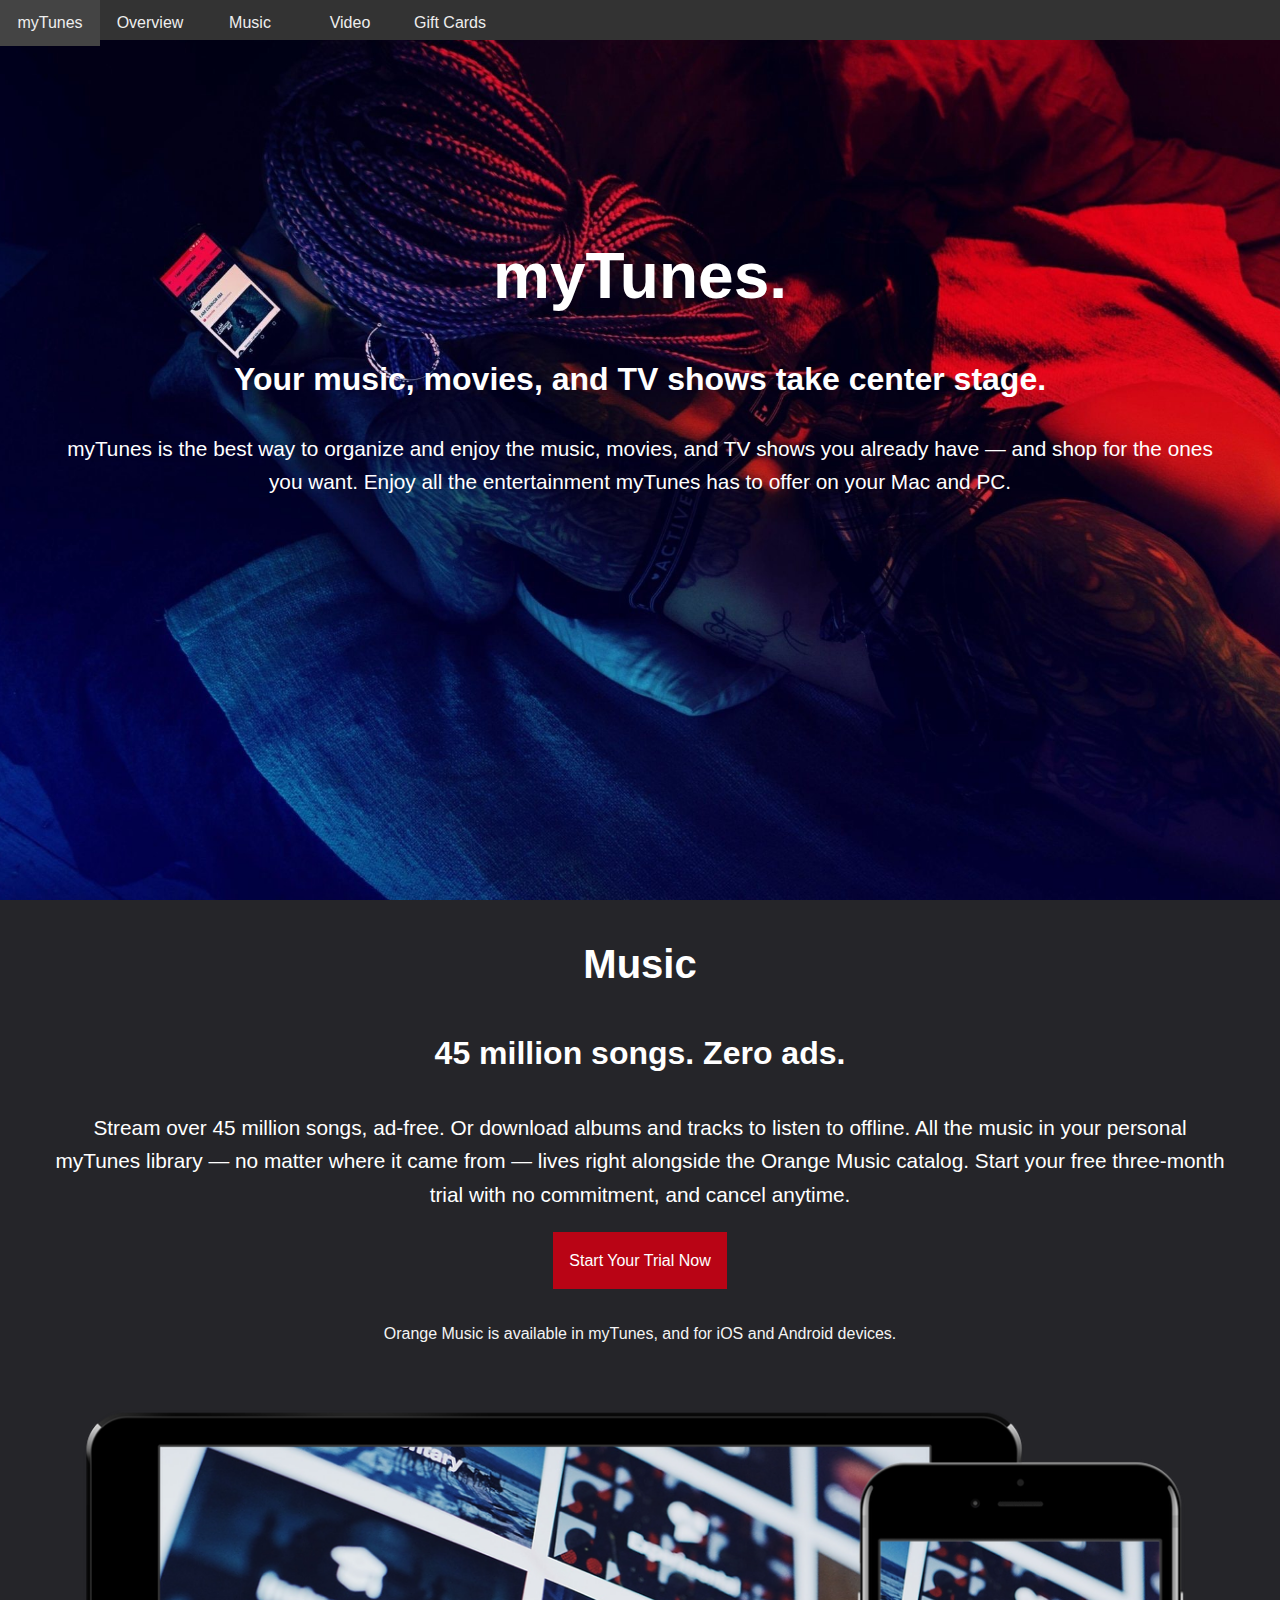
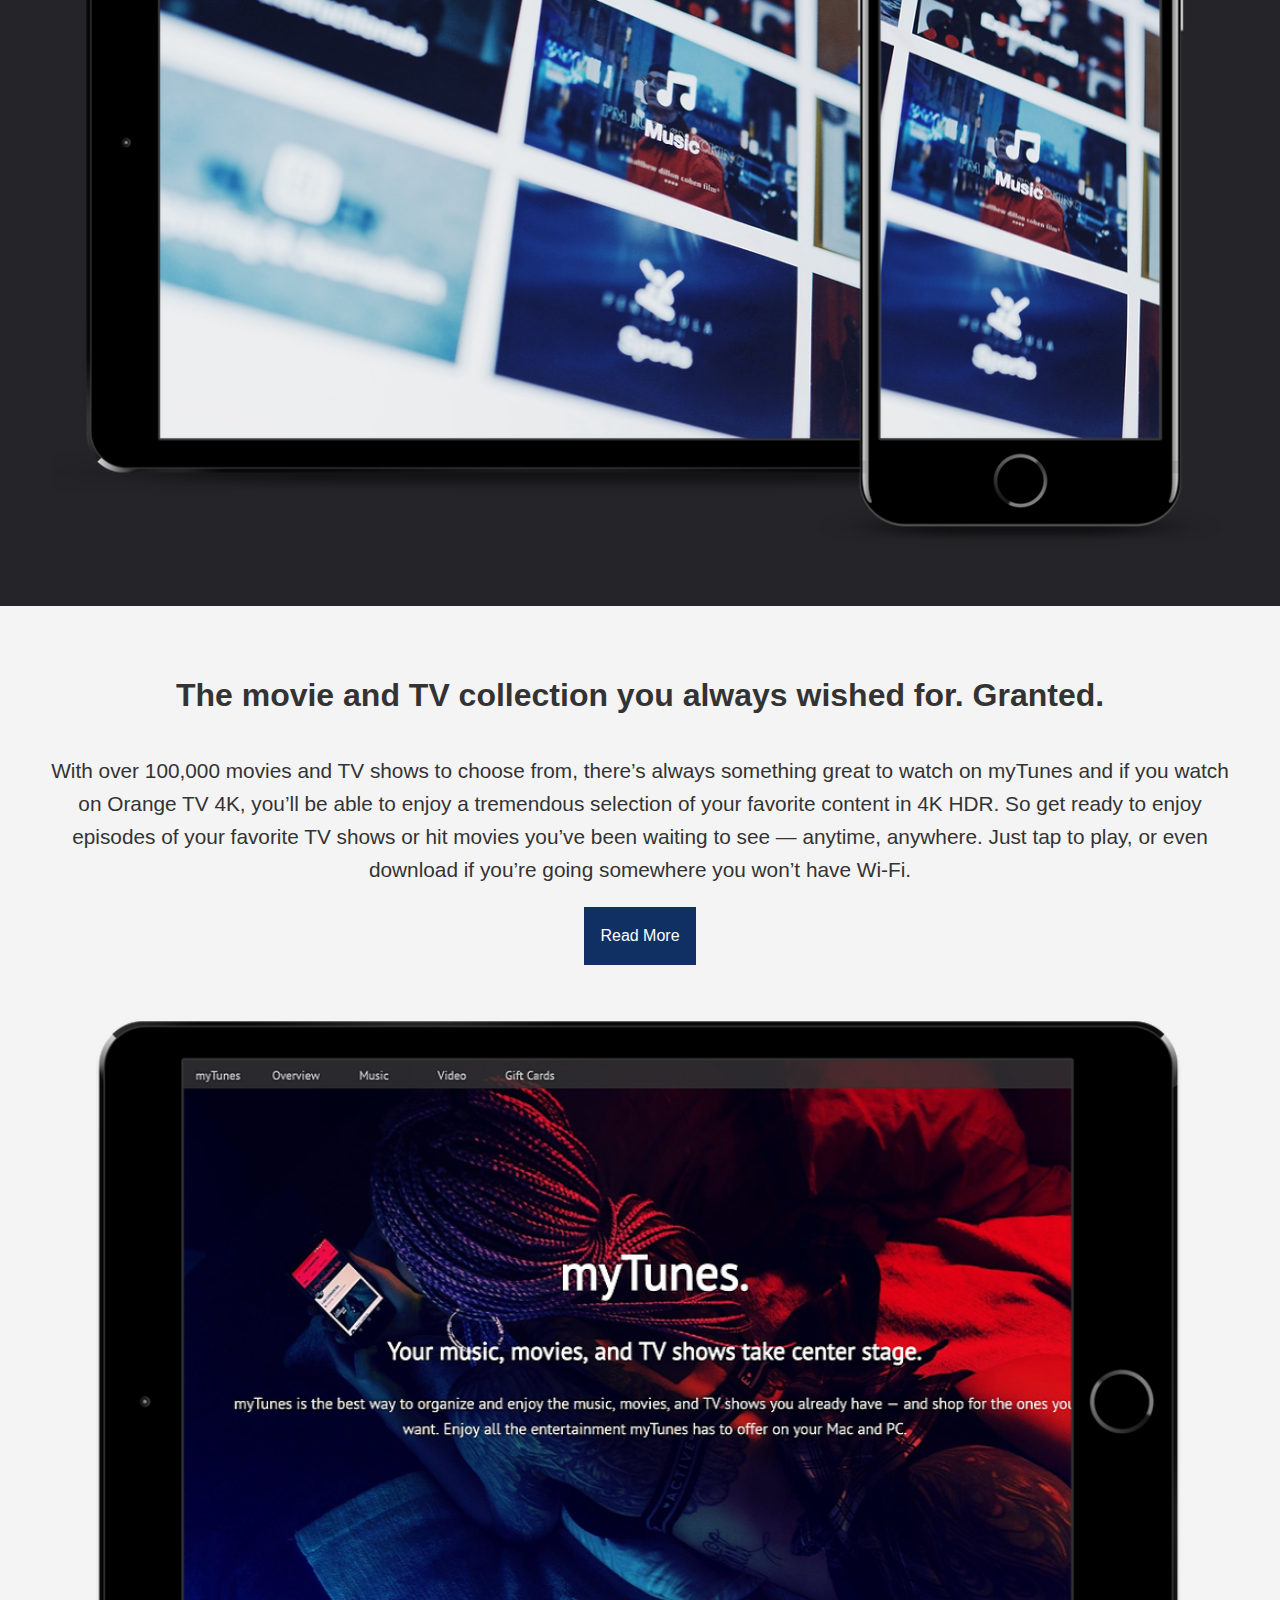
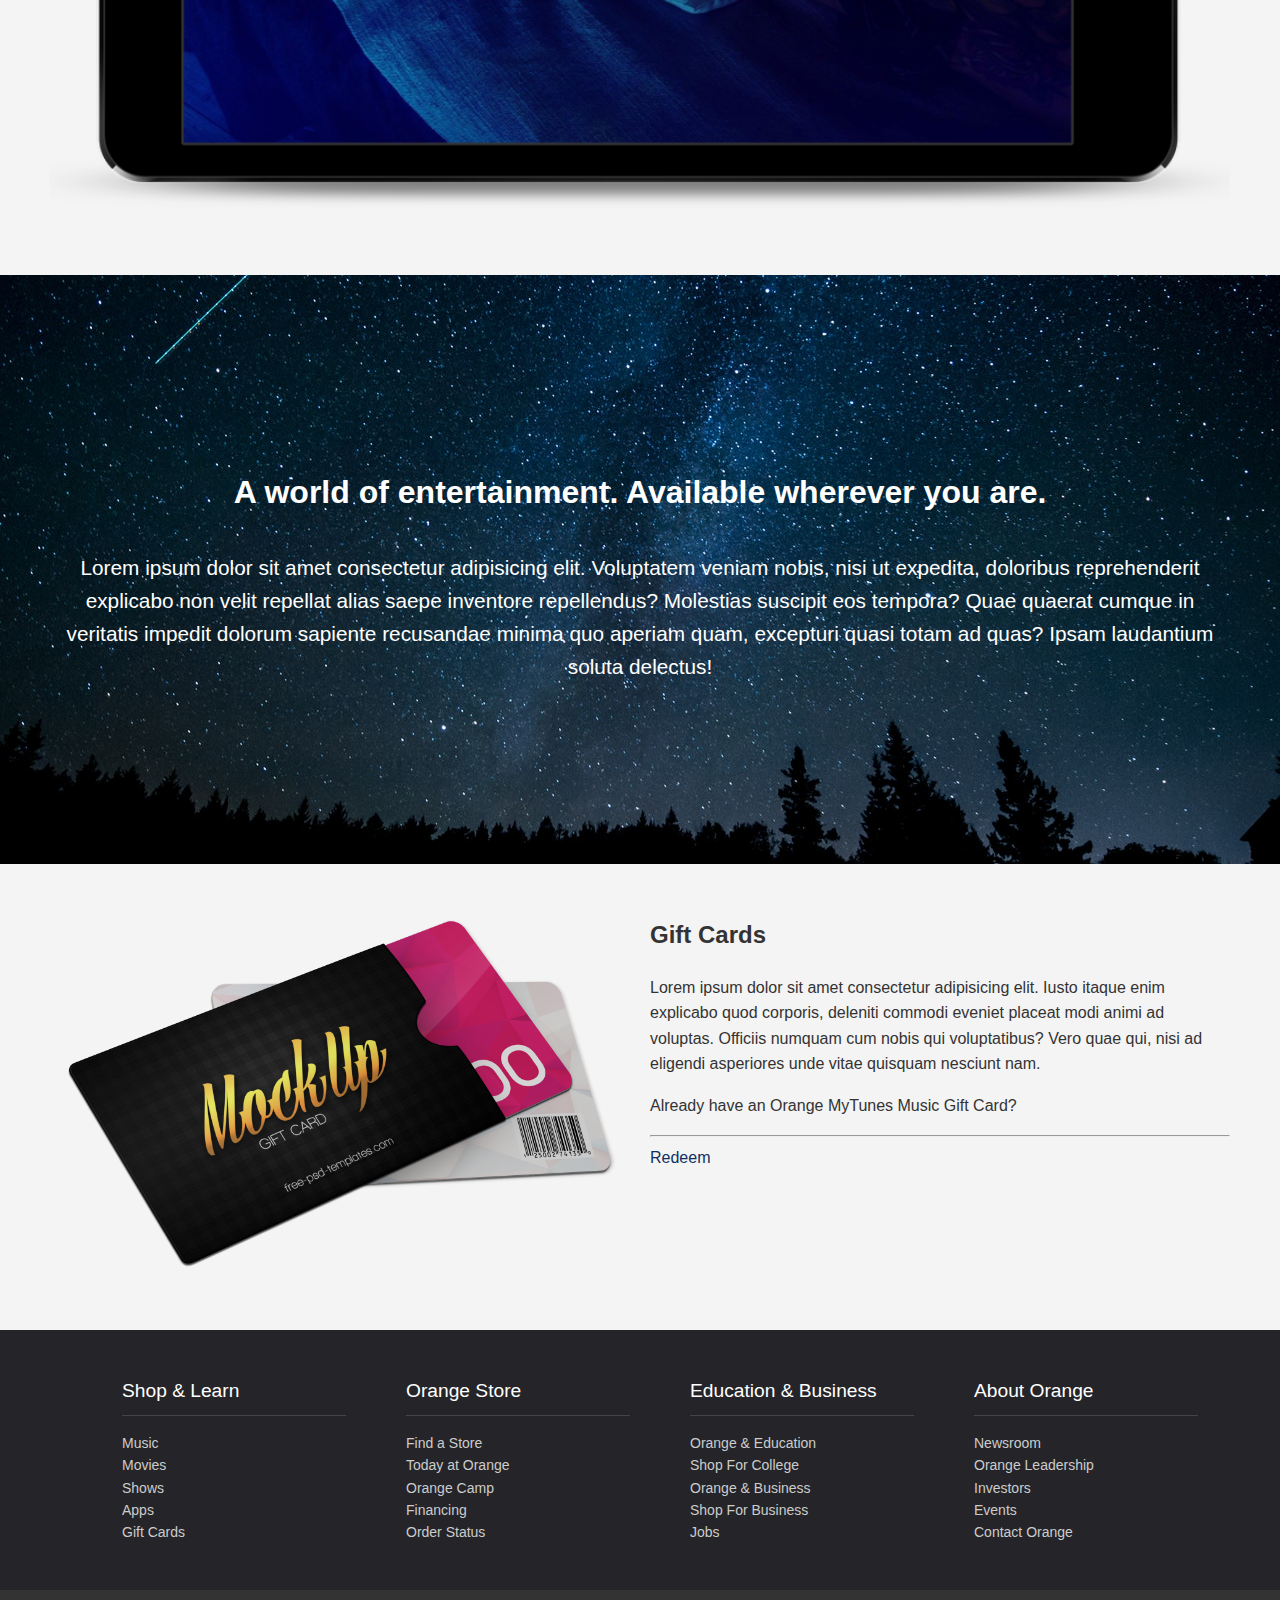
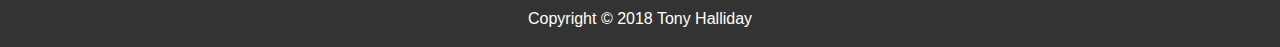
==== product-landing-v2/index.html @ 4cff69e7 "lading v2 finished" ====
<!DOCTYPE html>
<html lang="en">

<head>
    <meta charset="UTF-8">
    <meta name="viewport" content="width=device-width, initial-scale=1.0">
    <meta http-equiv="X-UA-Compatible" content="ie=edge">
    <link rel="shortcut icon" type="image/x-icon" href="img/logo.png" />
    <link rel="stylesheet" href="https://use.fontawesome.com/releases/v5.2.0/css/all.css" integrity="sha384-hWVjflwFxL6sNzntih27bfxkr27PmbbK/iSvJ+a4+0owXq79v+lsFkW54bOGbiDQ"
        crossorigin="anonymous">
    <link rel="stylesheet" href="css/style.css">
    <title>Welcome</title>
</head>

<body>

    <!-- showcase nav -->
    <div id="showcase">
        <header>
            <nav class='cf'>
                <ul class='cf'>
                    <li class="hide-on-small">
                        <a href='#'>myTunes</a>
                    </li>
                    <li>
                        <a href='#showcase'>Overview</a>
                    </li>
                    <li>
                        <a href='#music'>Music</a>
                    </li>
                    <li>
                        <a href='#video'>Video</a>
                    </li>
                    <li>
                        <a href='#gift-cards'>Gift Cards</a>
                    </li>
                </ul>
                <a href='#' id='openup'>myTunes</a>
            </nav>
        </header>
        <div class="section-main container">
            <h1>myTunes.</h1>
            <h2>Your music, movies, and TV shows take center stage. </h2>
            <p class="lead hide-on-small">myTunes is the best way to organize and enjoy the music, movies, and TV shows you
                already have — and shop for the ones you want. Enjoy all the entertainment myTunes has to offer on your Mac
                and PC.
            </p>
        </div>
    </div>
    <!-- music section -->
    <section id="music" class="section">
        <div class="container">
            <h2 class="section-head">
                <i class="fas fa-music"></i> Music
            </h2>
            <h3>45 million songs. Zero ads.
            </h3>
            <p class="lead">Stream over 45 million songs, ad-free. Or download albums and tracks to listen to offline. All
                the music in your personal myTunes library — no matter where it came from — lives right alongside the Orange
                Music catalog. Start your free three-month trial with no commitment, and cancel anytime.

            </p>
            <a href="#" class="btn btn-primary mb">Start Your Trial Now</a>
            <p class="text-light">Orange Music is available in myTunes, and for iOS and Android devices.

            </p>
            <img src="img/mockup1.png" alt="">
        </div>
    </section>
    <!-- video section -->
    <section id="video" class="section bg-light">
        <div class="container">
            <h3>The movie and TV collection you always wished for. Granted.
            </h3>
            <p class="lead">With over 100,000 movies and TV shows to choose from, there’s always something great to watch
                on myTunes and if you watch on Orange TV 4K, you’ll be able to enjoy a tremendous selection of your favorite
                content in 4K HDR. So get ready to enjoy episodes of your favorite TV shows or hit movies you’ve been waiting
                to see — anytime, anywhere. Just tap to play, or even download if you’re going somewhere you won’t have Wi-Fi.

            </p>
            <a href="#" class="btn btn-secondary">Read More</a>
            <img src="img/mockup2.png" alt="">
        </div>
    </section>
    <!-- entertainment section -->
    <section id="entertainment" class="section">
        <div class="container">
            <h3>A world of entertainment. Available wherever you are.
            </h3>
            <p class="lead">Lorem ipsum dolor sit amet consectetur adipisicing elit. Voluptatem veniam nobis, nisi ut expedita,
                doloribus reprehenderit explicabo non velit repellat alias saepe inventore repellendus? Molestias suscipit
                eos tempora? Quae quaerat cumque in veritatis impedit dolorum sapiente recusandae minima quo aperiam quam,
                excepturi quasi totam ad quas? Ipsam laudantium soluta delectus!

            </p>
        </div>
    </section>
    <!-- giftcard section -->
    <section id="gift-cards" class="section bg-light">
        <div class="container">
            <div class="gift-cards">
                <div><img src="img/cards.png" alt=""></div>
                <div>
                    <h2>Gift Cards </h2>
                    <p>Lorem ipsum dolor sit amet consectetur adipisicing elit. Iusto itaque enim explicabo quod corporis,
                        deleniti commodi eveniet placeat modi animi ad voluptas. Officiis numquam cum nobis qui voluptatibus?
                        Vero quae qui, nisi ad eligendi asperiores unde vitae quisquam nesciunt nam.</p>
                    <p>Already have an Orange MyTunes Music Gift Card?

                    </p>
                    <hr>
                    <a href="#" class="text-secondary"><i class="fas fa-chevron-right"></i> Redeem</a>
                </div>
            </div>
        </div>
    </section>
    <!-- footer -->
    <footer>
        <div class="container">
            <div class="footer-cols">
                <ul>
                    <li>Shop & Learn</li>
                    <li>
                        <a href="#">Music</a>
                    </li>
                    <li>
                        <a href="#">Movies</a>
                    </li>
                    <li>
                        <a href="#">Shows</a>
                    </li>
                    <li>
                        <a href="#">Apps</a>
                    </li>
                    <li>
                        <a href="#">Gift Cards</a>
                    </li>
                </ul>

                <ul>
                    <li>Orange Store</li>
                    <li>
                        <a href="#">Find a Store</a>
                    </li>
                    <li>
                        <a href="#">Today at Orange</a>
                    </li>
                    <li>
                        <a href="#">Orange Camp</a>
                    </li>
                    <li>
                        <a href="#">Financing</a>
                    </li>
                    <li>
                        <a href="#">Order Status</a>
                    </li>
                </ul>

                <ul>
                    <li>Education & Business</li>
                    <li>
                        <a href="#">Orange & Education</a>
                    </li>
                    <li>
                        <a href="#">Shop For College</a>
                    </li>
                    <li>
                        <a href="#">Orange & Business</a>
                    </li>
                    <li>
                        <a href="#">Shop For Business</a>
                    </li>
                    <li>
                        <a href="#">Jobs</a>
                    </li>
                </ul>

                <ul>
                    <li>About Orange</li>
                    <li>
                        <a href="#">Newsroom</a>
                    </li>
                    <li>
                        <a href="#">Orange Leadership</a>
                    </li>
                    <li>
                        <a href="#">Investors</a>
                    </li>
                    <li>
                        <a href="#">Events</a>
                    </li>
                    <li>
                        <a href="#">Contact Orange</a>
                    </li>
                </ul>

            </div>
        </div>
        <div class="footer-bottom text-center">
            Copyright &copy; 2018 Tony Halliday
        </div>
    </footer>
    <script src="https://code.jquery.com/jquery-3.3.1.min.js" integrity="sha256-FgpCb/KJQlLNfOu91ta32o/NMZxltwRo8QtmkMRdAu8="
        crossorigin="anonymous"></script>
    <script src="js/main.js"></script>
</body>

</html>
---- product-landing-v2/css/style.css ----
@import url("https://fonts.googleapis.com/css?family=PT+Sans");

/* css variables */
:root {
  --primary-color: #b90415;
  --primary-color-hover: #d3071b;
  --secondary-color: #103063;
  --secondary-color-hover: #143f85;
  --light-color: #f4f4f4;
}

body {
  font-family: "PT Sans ", sans-serif;
  background-color: #252529;
  margin: 0;
  color: #fff;
  line-height: 1.6;
}
img {
  width: 100%;
}
a {
  text-decoration: none;
  color: #ccc;
}
/* section */
.section {
  padding: 2rem 0;
}
.section-head {
  font-size: 2.5rem;
  margin: 0;
}
.section h3 {
  font-size: 2rem;
}

/* showcase */
#showcase {
  margin: 0;
  padding: 0;
  background: url("../img/showcase.jpg") no-repeat center/cover;
  width: 100%;
  height: 100vh;
  position: relative;
  overflow-y: hidden;
}
#showcase .container {
  margin-top: 25vh;
}
#showcase h1 {
  font-size: 4rem;
  margin-bottom: 0;
}
#showcase h2 {
  font-size: 2rem;
}
/* entertainment */
section#entertainment {
  background: url(../img/section-bg.jpg) no-repeat bottom/cover;
  padding: 10rem 0;
}
/* giftcards */
.gift-cards {
  display: grid;
  grid-gap: 20px;
  grid-template-columns: 1fr 1fr;
  text-align: left;
}
/* footer */
footer .footer-cols {
  display: grid;
  grid-gap: 20px;
  grid-template-columns: repeat(4, 1fr);
  padding: 2rem;
  text-align: left;
  font-size: 14px;
}
footer .footer-cols ul {
  list-style: none;
}
footer .footer-cols ul li:first-child {
  font-size: 1.2rem;
  padding-bottom: 0.5rem;
  border-bottom: #444 solid 1px;
  margin-bottom: 1rem;
}
footer .footer-bottom {
  background: #333;
  padding: 1rem;
}
/***** utility classes *****/
.text-center {
  text-align: center;
}
.container {
  max-width: 1180px;
  text-align: center;
  margin: 0 auto;
  padding: 0 3rem;
}
.lead {
  font-size: 1.3rem;
}
/* btn */
.btn {
  padding: 1rem;
  color: #fff;
  display: inline-block;
}
.btn-primary {
  background-color: var(--primary-color);
}
.btn-primary:hover {
  background-color: var(--primary-color-hover);
}
.btn-secondary {
  background-color: var(--secondary-color);
}
.btn-secondary:hover {
  background-color: var(--secondary-color-hover);
}
/* txt */
.text-primary {
  color: var(--primary-color);
}
.text-secondary {
  color: var(--secondary-color);
}
.text-light {
  color: var(--light-color);
}
.bg-light {
  background-color: var(--light-color);
  color: #333;
}
.mb {
  margin-bottom: 1rem;
}
.mt {
  margin-top: 1rem;
}
/* nav styling */
nav {
  height: 40px;
  width: 100%;
  background-color: #333;
  color: #eee;
  position: fixed;
}
nav ul {
  padding: 0;
  margin: 0;
}
nav li {
  display: inline;
  float: left;
}
nav a {
  display: inline-block;
  width: 100px;
  text-align: center;
  text-decoration: none;
  padding: 10px 0;
  color: #eee;
  text-decoration: none;
}
nav li:hover {
  background-color: #444;
}
nav a#openup {
  display: none;
}

@media screen and (max-width: 580px) {
  .hide-on-small {
    display: none;
  }
  #showcase {
    height: 50vh;
  }
  #showcase .container {
    margin-top: 15vh;
  }
  #showcase h1 {
    font-size: 3rem;
  }
  #showcase h2 {
    font-size: 1.5rem;
  }

  nav {
    height: auto;
    border-bottom: 0;
  }
  nav ul {
    display: none;
    height: auto;
  }
  nav li {
    width: 100%;
    float: left;
    position: relative;
  }
  nav a {
    text-align: left;
    width: 100%;
    text-indent: 25px;
    background: #333;
    border-bottom: 1px solid #555;
  }
  nav a:hover {
    background: #444;
  }
  nav a#openup:after {
    content: "|||";
    transform: rotate(-90deg);
    -ms-transform: rotate(-90deg);
    /* IE 9 */
    -webkit-transform: rotate(-90deg);
    /* Safari and Chrome */
    width: 30px;
    height: 30px;
    display: inline-block;
    position: absolute;
    right: 5px;
    top: 20px;
  }
  nav a#openup {
    display: block;
    background-color: #333;
    width: 100%;
    position: relative;
  }
}
.cf:before,
.cf:after {
  content: "";
  display: table;
}

.cf:after {
  clear: both;
}

.cf {
  zoom: 1;
}

@media screen and (max-width: 780px) {
  .gift-cards {
    grid-template-columns: 1fr;
  }
  footer .footer-cols {
    display: none;
  }
}
@media screen and (max-height: 580px) {
  #showcase p.lead {
    display: none;
  }
}

/* For IE 6/7 (trigger hasLayout) */
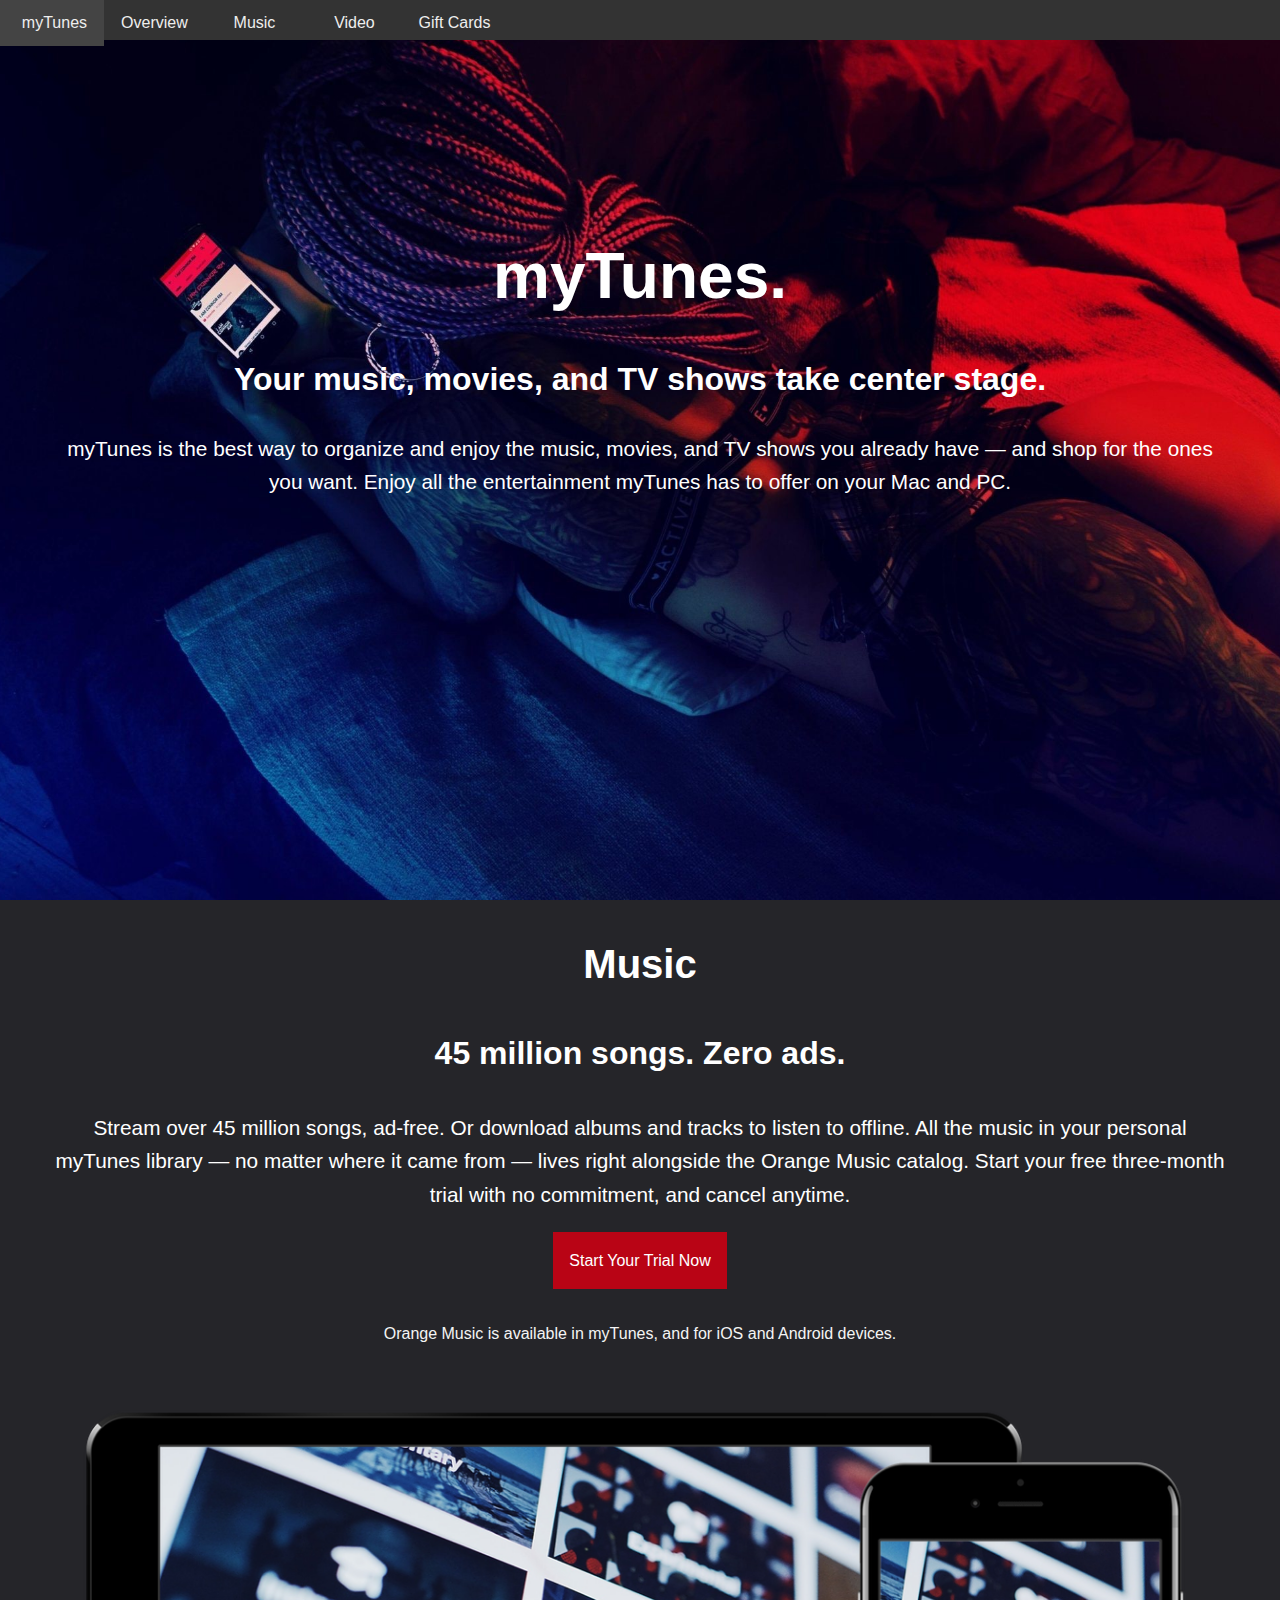
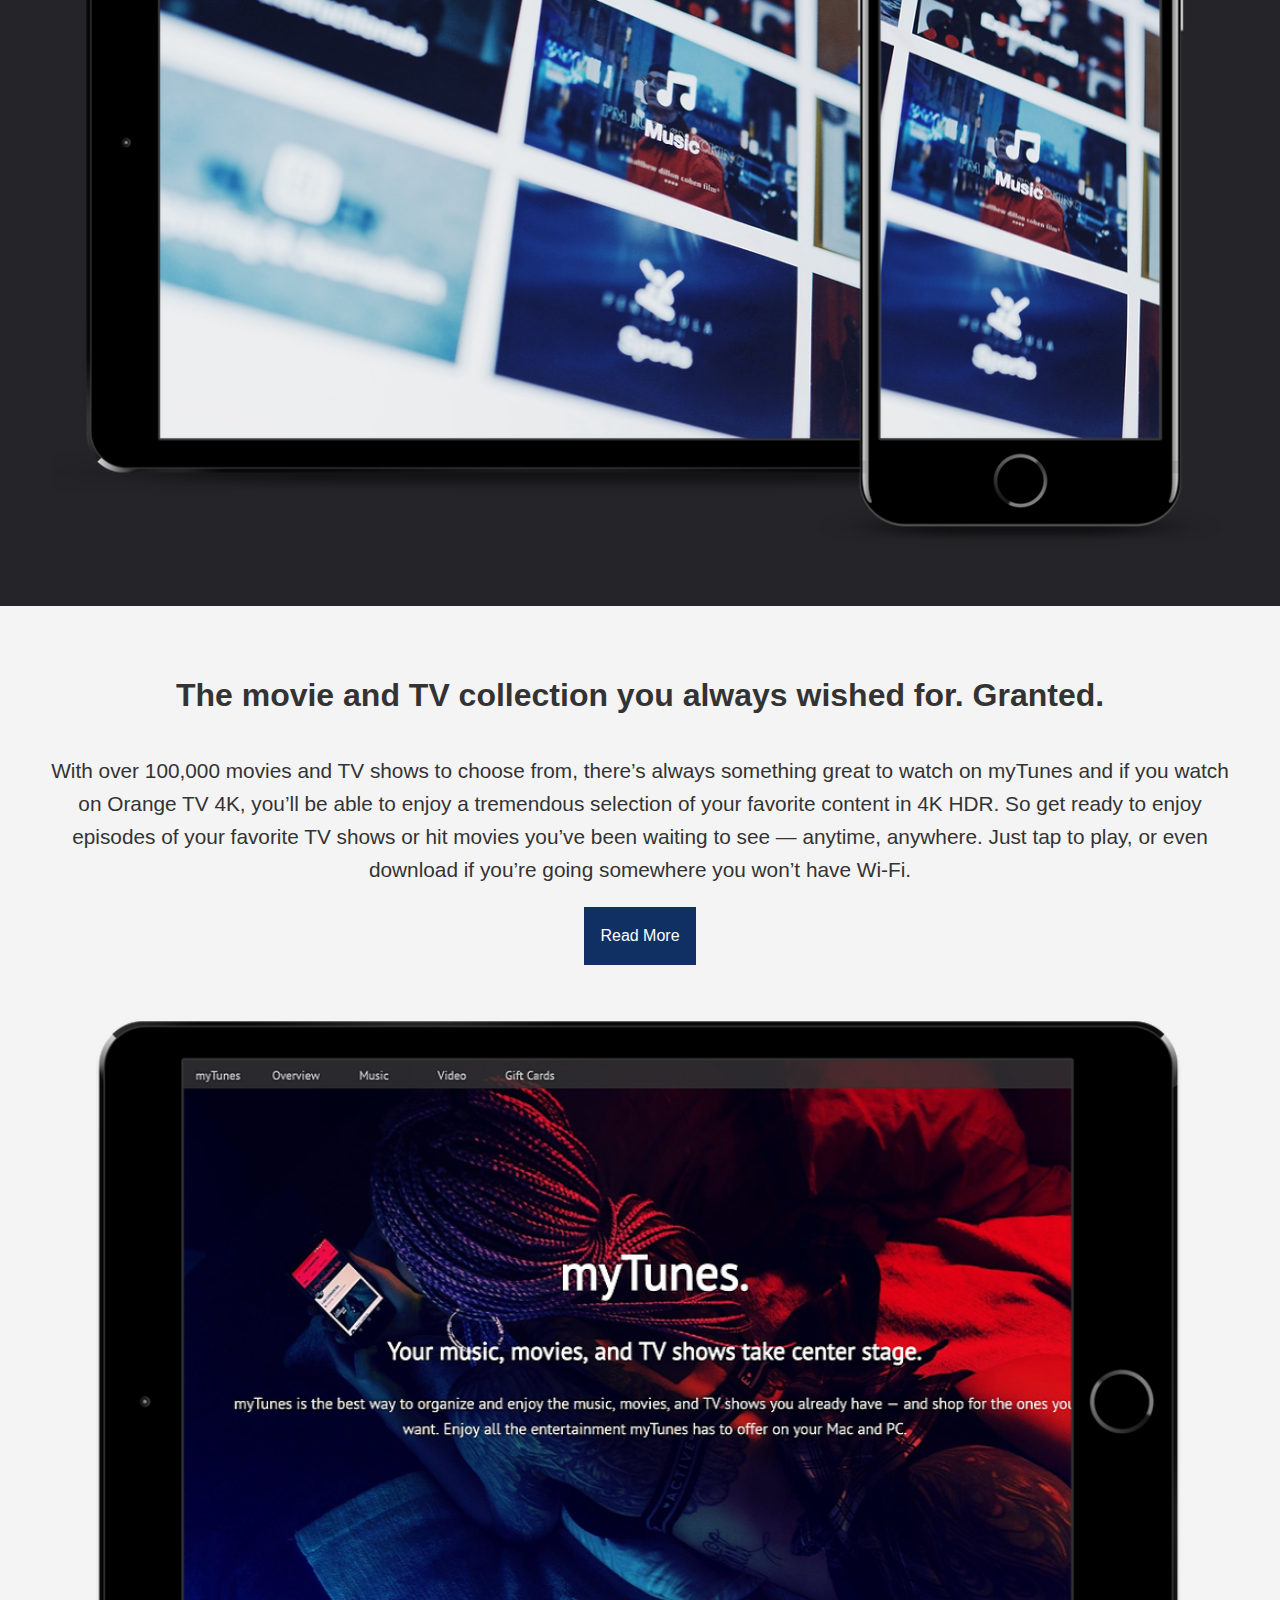
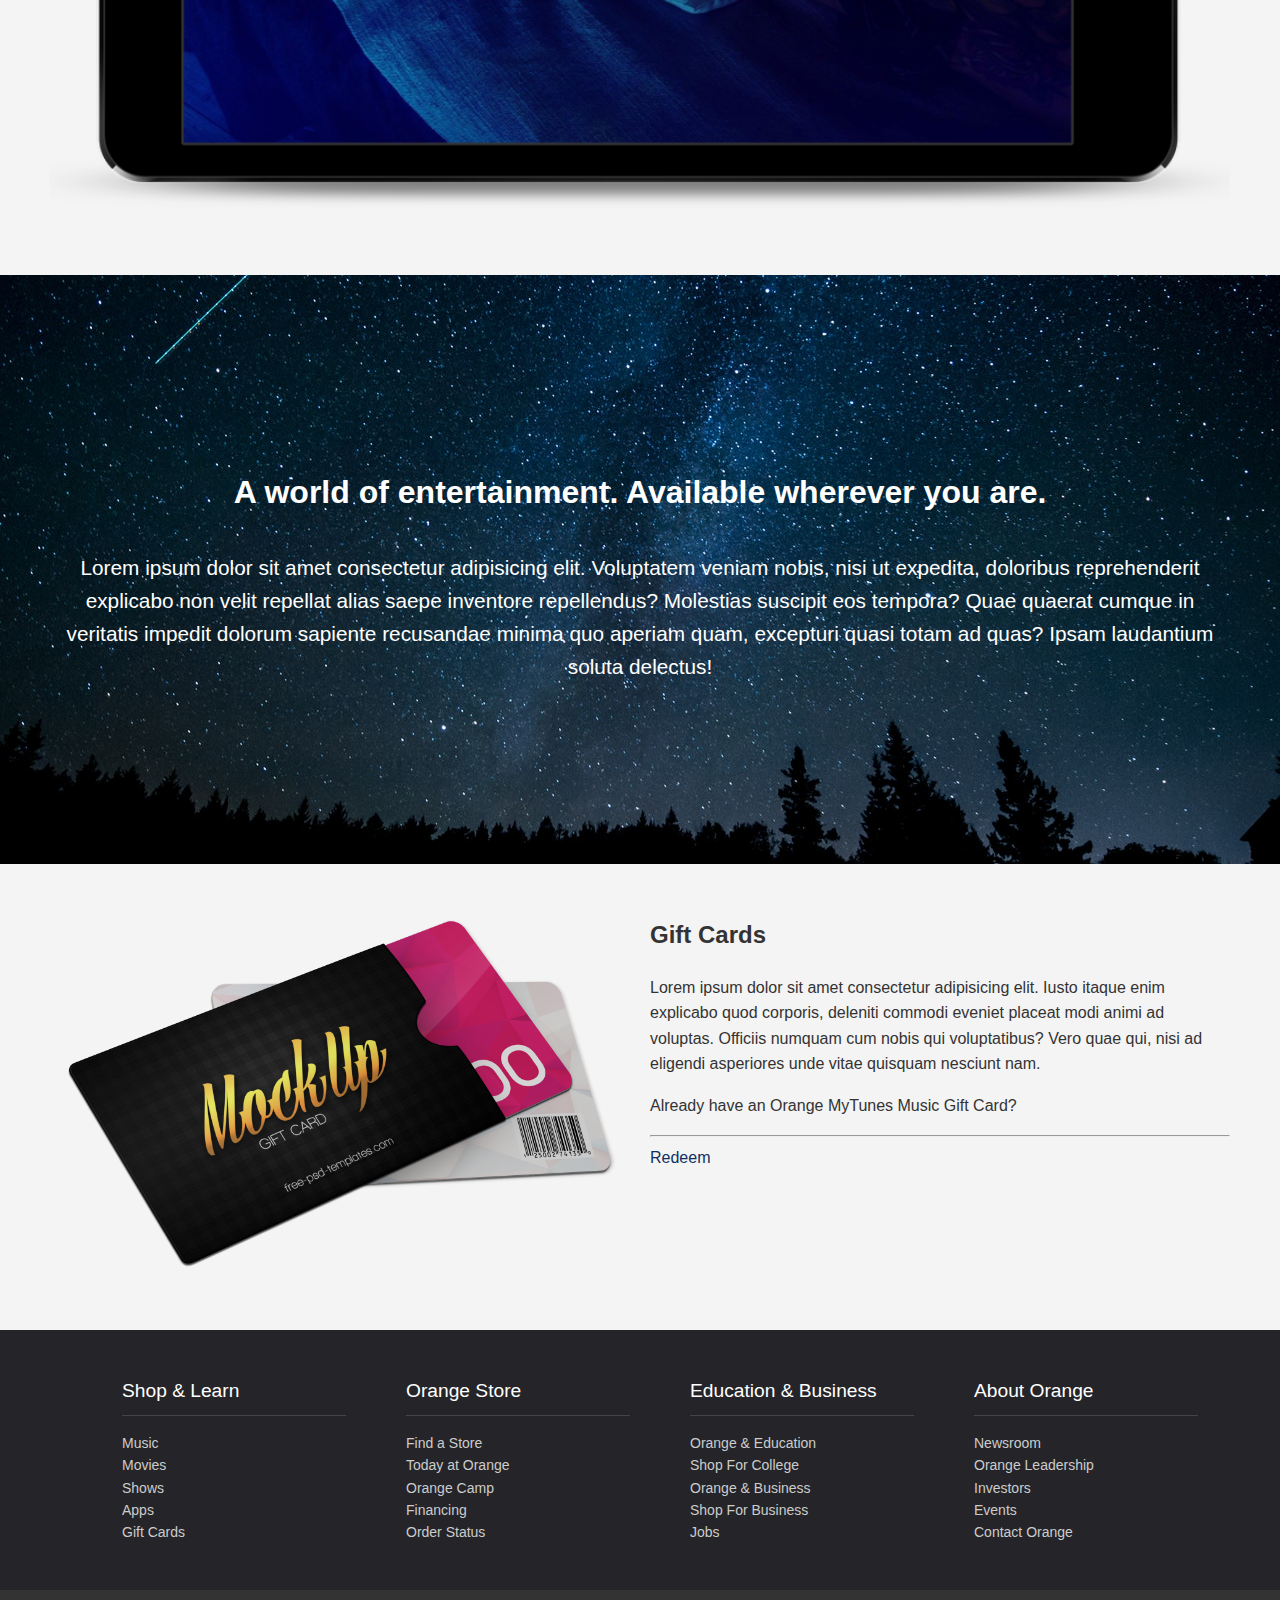
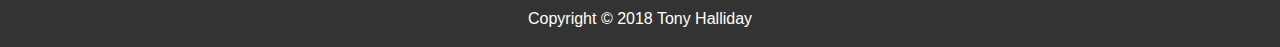
==== commit e2591fa9: "adding register forms" ====
--- a/product-landing-v2/index.html
+++ b/product-landing-v2/index.html
@@ -16,10 +16,11 @@
 
     <!-- showcase nav -->
     <div id="showcase">
-        <header>
+        <header id="header">
             <nav class='cf'>
                 <ul class='cf'>
                     <li class="hide-on-small">
+                        <img src="" id="header-img"  alt="">
                         <a href='#'>myTunes</a>
                     </li>
                     <li>
@@ -202,6 +203,7 @@
     </footer>
     <script src="https://code.jquery.com/jquery-3.3.1.min.js" integrity="sha256-FgpCb/KJQlLNfOu91ta32o/NMZxltwRo8QtmkMRdAu8="
         crossorigin="anonymous"></script>
+        <script src="https://cdn.freecodecamp.org/testable-projects-fcc/v1/bundle.js"></script>
     <script src="js/main.js"></script>
 </body>
 
